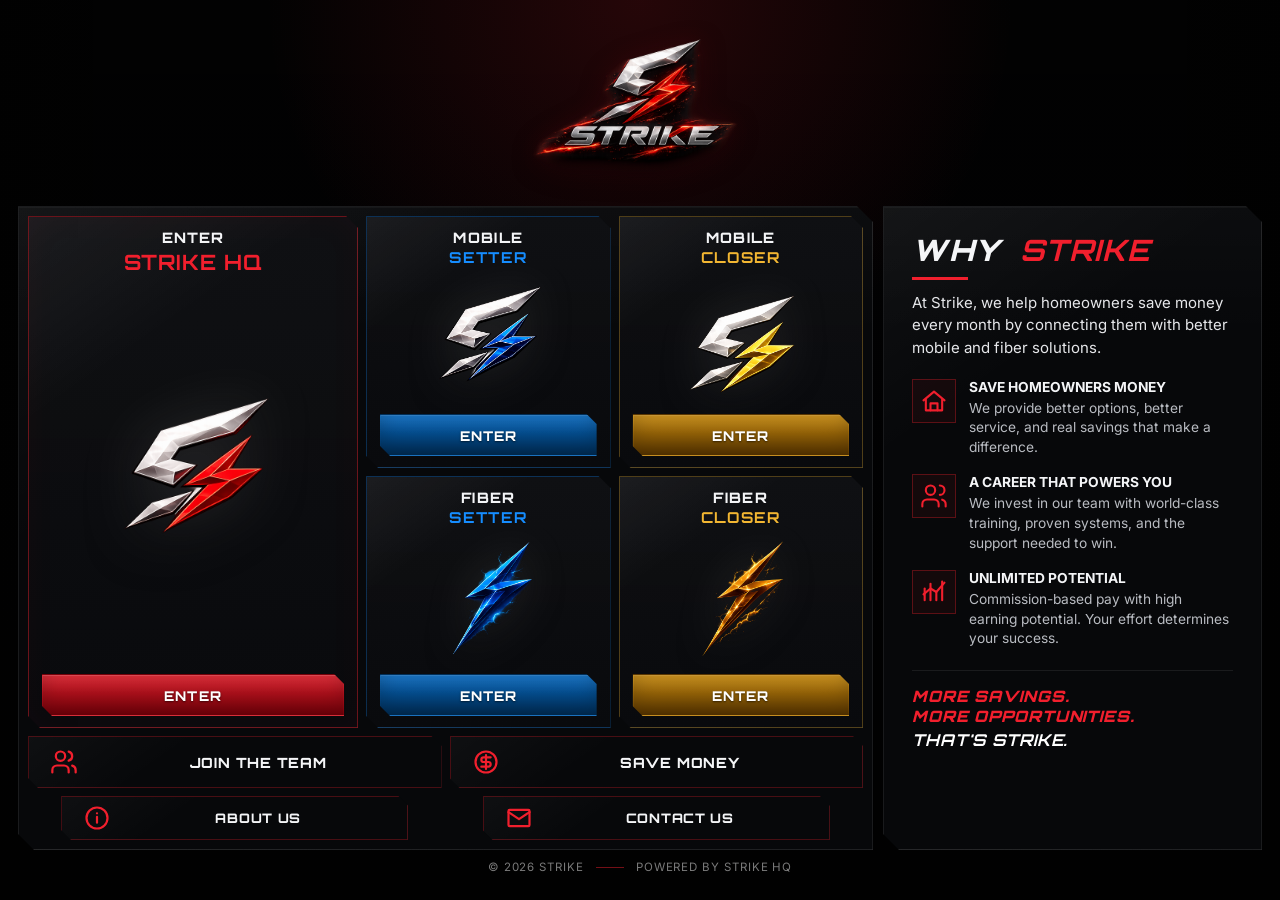
==== index.html @ 3e979b12 "Corrected image bug" ====
<!DOCTYPE html>
<html lang="en">
<head>
  <meta charset="UTF-8">
  <meta name="viewport" content="width=device-width, initial-scale=1.0">
  <meta name="description" content="Strike helps homeowners save money and gives sales professionals the tools, training, and opportunity to succeed.">
  <title>Strike</title>
  <link id="siteFavicon" rel="icon" type="image/png" sizes="32x32" href="assets/logo/favicon.png">
  <link rel="preconnect" href="https://fonts.googleapis.com">
  <link rel="preconnect" href="https://fonts.gstatic.com" crossorigin>
  <link href="https://fonts.googleapis.com/css2?family=Inter:wght@400;500;600;700;800;900&family=Orbitron:wght@600;700;800;900&display=swap" rel="stylesheet">
  <link rel="stylesheet" href="css/styles.css">
</head>
<body class="strike-portal">
  <div class="page-shell">
    <div class="background-overlay" aria-hidden="true"></div>

    <header class="hero">
      <img id="heroLogo" class="hero-logo" src="assets/logo/hero-logo.webp" alt="Strike">
    </header>

    <main class="landing-layout">
      <section class="portal-panel" aria-label="Strike destinations">
        <div class="portal-grid">
          <article class="portal-card portal-card--hq">
            <div class="portal-card__title">
              <span>Enter</span>
              <strong>Strike HQ</strong>
            </div>

            <img id="strikeHqIcon" class="portal-card__icon portal-card__icon--hq" src="assets/icons/s-bolt-red.webp" loading="lazy" alt="" aria-hidden="true">

            <a id="strikeHqLink" class="enter-button enter-button--red" href="#"
              target="_blank"
              rel="noopener noreferrer"
            >
              Enter
            </a>
          </article>

          <div class="role-grid">
            <article class="portal-card portal-card--blue">
              <h2 class="portal-card__role">
                <span>Mobile</span>
                <strong>Setter</strong>
              </h2>

              <img id="mobileSetterIcon" class="portal-card__icon" src="assets/icons/s-bolt-blue.webp" loading="lazy" alt="" aria-hidden="true">

              <a id="mobileSetterLink" class="enter-button enter-button--blue" href="#">
                Enter
              </a>
            </article>

            <article class="portal-card portal-card--gold">
              <h2 class="portal-card__role">
                <span>Mobile</span>
                <strong>Closer</strong>
              </h2>

              <img id="mobileCloserIcon" class="portal-card__icon" src="assets/icons/s-bolt-gold.webp" loading="lazy" alt="" aria-hidden="true">

              <a id="mobileCloserLink" class="enter-button enter-button--gold" href="#">
                Enter
              </a>
            </article>

            <article class="portal-card portal-card--blue">
              <h2 class="portal-card__role">
                <span>Fiber</span>
                <strong>Setter</strong>
              </h2>

              <img id="fiberSetterIcon" class="portal-card__icon" src="assets/icons/bolt-blue.webp" loading="lazy" alt="" aria-hidden="true">

              <a id="fiberSetterLink" class="enter-button enter-button--blue" href="#">
                Enter
              </a>
            </article>

            <article class="portal-card portal-card--gold">
              <h2 class="portal-card__role">
                <span>Fiber</span>
                <strong>Closer</strong>
              </h2>

              <img id="fiberCloserIcon" class="portal-card__icon" src="assets/icons/bolt-gold.webp" loading="lazy" alt="" aria-hidden="true">

              <a id="fiberCloserLink" class="enter-button enter-button--gold" href="#">
                Enter
              </a>
            </article>
          </div>
        </div>

        <nav class="action-grid" aria-label="Additional destinations">
          <a id="joinTeamLink" class="wide-action" href="#">
            <svg class="action-icon" viewBox="0 0 24 24" aria-hidden="true">
              <path d="M16 21v-2a4 4 0 0 0-4-4H6a4 4 0 0 0-4 4v2"/>
              <circle cx="9" cy="7" r="4"/>
              <path d="M22 21v-2a4 4 0 0 0-3-3.87"/>
              <path d="M16 3.13a4 4 0 0 1 0 7.75"/>
            </svg>
            <span>Join the Team</span>
          </a>

          <a id="saveMoneyLink" class="wide-action" href="#">
            <svg class="action-icon" viewBox="0 0 24 24" aria-hidden="true">
              <circle cx="12" cy="12" r="9"/>
              <path d="M16 8h-6a2 2 0 0 0 0 4h4a2 2 0 0 1 0 4H8"/>
              <path d="M12 6v12"/>
            </svg>
            <span>Save Money</span>
          </a>

          <a id="aboutLink" class="small-action" href="#">
            <svg class="action-icon" viewBox="0 0 24 24" aria-hidden="true">
              <circle cx="12" cy="12" r="9"/>
              <path d="M12 11v5"/>
              <path d="M12 8h.01"/>
            </svg>
            <span>About Us</span>
          </a>

          <a id="contactLink" class="small-action" href="#">
            <svg class="action-icon" viewBox="0 0 24 24" aria-hidden="true">
              <rect x="3" y="5" width="18" height="14" rx="1"/>
              <path d="m3 7 9 6 9-6"/>
            </svg>
            <span>Contact Us</span>
          </a>
        </nav>
      </section>

      <aside class="why-panel">
        <!-- WHY STRIKE COPY: edit the heading, intro, benefits, and tagline below. -->
        <div class="why-panel__header">
          <span>Why</span>
          <strong>Strike</strong>
        </div>

        <p class="why-panel__intro">
          At Strike, we help homeowners save money every month by connecting
          them with better mobile and fiber solutions.
        </p>

        <div class="benefit-list">
          <article class="benefit">
            <div class="benefit__icon" aria-hidden="true">
              <svg viewBox="0 0 24 24">
                <path d="M3 11.5 12 4l9 7.5"/>
                <path d="M5 10.5V20h14v-9.5"/>
                <path d="M9 20v-6h6v6"/>
              </svg>
            </div>
            <div>
              <h2>Save Homeowners Money</h2>
              <p>
                We provide better options, better service, and real savings
                that make a difference.
              </p>
            </div>
          </article>

          <article class="benefit">
            <div class="benefit__icon" aria-hidden="true">
              <svg viewBox="0 0 24 24">
                <circle cx="9" cy="7" r="4"/>
                <path d="M2 21v-2a4 4 0 0 1 4-4h6a4 4 0 0 1 4 4v2"/>
                <path d="M17 11a4 4 0 0 0 0-8"/>
                <path d="M22 21v-2a4 4 0 0 0-3-3.87"/>
              </svg>
            </div>
            <div>
              <h2>A Career That Powers You</h2>
              <p>
                We invest in our team with world-class training, proven systems,
                and the support needed to win.
              </p>
            </div>
          </article>

          <article class="benefit">
            <div class="benefit__icon" aria-hidden="true">
              <svg viewBox="0 0 24 24">
                <path d="M4 19V9"/>
                <path d="M9 19V5"/>
                <path d="M14 19v-7"/>
                <path d="M19 19V3"/>
                <path d="m3 14 6-5 5 3 7-8"/>
              </svg>
            </div>
            <div>
              <h2>Unlimited Potential</h2>
              <p>
                Commission-based pay with high earning potential.
                Your effort determines your success.
              </p>
            </div>
          </article>
        </div>

        <div class="why-panel__tagline">
          <span>More Savings.<br>More Opportunities.</span>
          <strong>That's Strike.</strong>
        </div>
      </aside>
    </main>

    <footer class="site-footer">
      <span>© <span id="current-year"></span> Strike</span>
      <span class="site-footer__divider" aria-hidden="true"></span>
      <span>Powered by Strike HQ</span>
    </footer>
  </div>

  <script src="js/config.js"></script>
  <script src="js/app.js"></script>
</body>
</html>
---- css/styles.css ----
:root {
  --background: #030304;
  --panel: rgba(8, 9, 11, 0.93);
  --panel-strong: rgba(11, 12, 15, 0.98);
  --border: rgba(255, 255, 255, 0.08);
  --text: #f4f5f7;
  --muted: #b9bcc2;
  --red: #f11f2d;
  --red-dark: #760009;
  --blue: #168dff;
  --gold: #f2b632;
  --transition-fast: 0.16s ease;
  --transition-standard: 0.18s ease;
  --asset-background: none;
}

* {
  box-sizing: border-box;
}

html {
  color-scheme: dark;
  scroll-behavior: smooth;
}

body {
  margin: 0;
  min-width: 320px;
  background: var(--background);
  color: var(--text);
  font-family: "Inter", ui-sans-serif, system-ui, -apple-system, BlinkMacSystemFont, "Segoe UI", sans-serif;
}

img {
  display: block;
  max-width: 100%;
}

a {
  color: inherit;
  text-decoration: none;
}

a:focus-visible {
  outline: 2px solid white;
  outline-offset: 4px;
}

.page-shell {
  position: relative;
  isolation: isolate;
  min-height: 100vh;
  overflow: hidden;
  padding: 24px;
  background:
    linear-gradient(rgba(0, 0, 0, 0.48), rgba(0, 0, 0, 0.74)),
    var(--asset-background) center / cover fixed no-repeat;
}

.background-overlay {
  position: absolute;
  inset: 0;
  z-index: -1;
  pointer-events: none;
  background:
    radial-gradient(circle at 50% 0%, rgba(241, 31, 45, 0.15), transparent 34%),
    linear-gradient(90deg, rgba(0, 0, 0, 0.42), transparent 18%, transparent 82%, rgba(0, 0, 0, 0.42));
}

.hero {
  width: min(760px, 100%);
  margin: 0 auto 4px;
}

.hero-logo {
  width: min(285px, 42vw);
  height: auto;
  margin: 0 auto;
  filter:
    drop-shadow(0 6px 12px rgba(0, 0, 0, 0.52))
    drop-shadow(0 0 10px rgba(241, 31, 45, 0.13));
}

.landing-layout {
  display: grid;
  grid-template-columns: minmax(0, 1.85fr) minmax(330px, 0.82fr);
  gap: 14px;
  width: min(1480px, 100%);
  margin: 0 auto;
}

.portal-panel,
.why-panel {
  position: relative;
  overflow: hidden;
  border: 1px solid var(--border);
  clip-path: polygon(0 0, calc(100% - 16px) 0, 100% 16px, 100% 100%, 16px 100%, 0 calc(100% - 16px));
  background:
    linear-gradient(145deg, rgba(255, 255, 255, 0.035), transparent 28%),
    linear-gradient(180deg, rgba(255, 255, 255, 0.018), transparent 20%),
    var(--panel);
  box-shadow:
    0 24px 70px rgba(0, 0, 0, 0.55),
    inset 0 1px 0 rgba(255, 255, 255, 0.035);
  backdrop-filter: blur(9px);
}

.portal-panel {
  padding: 12px;
}

.portal-grid {
  display: grid;
  grid-template-columns: minmax(280px, 0.93fr) minmax(0, 1.4fr);
  gap: 10px;
}

.role-grid {
  display: grid;
  grid-template-columns: repeat(2, minmax(0, 1fr));
  gap: 10px;
}

.portal-card {
  min-width: 0;
  position: relative;
  overflow: hidden;
  min-height: 250px;
  padding: 18px;
  border: 1px solid transparent;
  clip-path: polygon(0 0, calc(100% - 12px) 0, 100% 12px, 100% 100%, 12px 100%, 0 calc(100% - 12px));
  background:
    linear-gradient(145deg, rgba(255, 255, 255, 0.055), transparent 28%),
    linear-gradient(180deg, rgba(255,255,255,.018), rgba(0,0,0,.08)),
    var(--panel-strong);
  display: flex;
  flex-direction: column;
  align-items: center;
  justify-content: space-between;
  text-align: center;
  transition:
    transform 0.18s ease,
    border-color 0.18s ease,
    box-shadow 0.18s ease;
}

.portal-card--hq {
  min-height: 528px;
  border-color: rgba(241, 31, 45, 0.42);
  box-shadow:
    inset 0 0 34px rgba(241, 31, 45, 0.035),
    0 0 22px rgba(241, 31, 45, 0.055);
}

.portal-card--blue {
  border-color: rgba(22, 141, 255, 0.30);
}

.portal-card--gold {
  border-color: rgba(242, 182, 50, 0.30);
}

.portal-card__title,
.portal-card__role {
  margin: 0 0 16px;
  text-transform: uppercase;
  letter-spacing: 0.055em;
}

.portal-card__title span,
.portal-card__role span {
  display: block;
  font-size: clamp(1.05rem, 1.35vw, 1.5rem);
  font-weight: 800;
}

.portal-card__title strong {
  display: block;
  margin-top: 3px;
  color: var(--red);
  font-size: clamp(1.5rem, 2.3vw, 2.6rem);
}

.portal-card__role strong {
  display: block;
  margin-top: 2px;
  font-size: clamp(1.08rem, 1.35vw, 1.45rem);
}

.portal-card--blue .portal-card__role strong {
  color: var(--blue);
}

.portal-card--gold .portal-card__role strong {
  color: var(--gold);
}

.portal-card__icon {
  width: min(285px, 96%);
  height: 205px;
  object-fit: contain;
  margin: -4px auto 6px;
  filter:
    drop-shadow(0 0 22px rgba(255, 255, 255, 0.12))
    drop-shadow(0 9px 18px rgba(0, 0, 0, 0.38));
}

.portal-card__icon--hq {
  width: min(470px, 126%);
  height: 355px;
  margin: -18px auto -8px;
  object-fit: contain;
  filter:
    drop-shadow(0 0 28px rgba(255, 255, 255, 0.13))
    drop-shadow(0 12px 24px rgba(0, 0, 0, 0.42));
}

.enter-button {
  color: #ffffff;
  text-shadow: 0 1px 2px rgba(0, 0, 0, 0.55);
  display: flex;
  width: 100%;
  min-height: 56px;
  align-items: center;
  justify-content: center;
  padding: 0 18px;
  border: 1px solid transparent;
  clip-path: polygon(0 0, calc(100% - 10px) 0, 100% 10px, 100% 100%, 10px 100%, 0 calc(100% - 10px));
  text-align: center;
  text-transform: uppercase;
  letter-spacing: 0.08em;
  font-weight: 800;
  transition:
    filter 0.16s ease,
    transform 0.16s ease,
    box-shadow 0.16s ease;
}

.enter-button--red {
  background:
    linear-gradient(180deg, rgba(255,255,255,.08), transparent 45%),
    linear-gradient(#d51d29, var(--red-dark));
  box-shadow:
    0 0 18px rgba(241, 31, 45, 0.42),
    inset 0 1px 0 rgba(255, 255, 255, 0.14),
    inset 0 -10px 22px rgba(0,0,0,.18);
}

.enter-button--blue {
  background:
    linear-gradient(180deg, rgba(255,255,255,.08), transparent 45%),
    linear-gradient(#0867bb, #002d57);
  box-shadow:
    0 0 18px rgba(22, 141, 255, 0.38),
    inset 0 1px 0 rgba(255, 255, 255, 0.10),
    inset 0 -10px 22px rgba(0,0,0,.18);
}

.enter-button--gold {
  background:
    linear-gradient(180deg, rgba(255,255,255,.08), transparent 45%),
    linear-gradient(#c2860e, #5a3600);
  box-shadow:
    0 0 18px rgba(242, 182, 50, 0.36),
    inset 0 1px 0 rgba(255, 255, 255, 0.10),
    inset 0 -10px 22px rgba(0,0,0,.18);
}

.action-grid {
  display: grid;
  grid-template-columns: repeat(2, minmax(0, 1fr));
  gap: 10px;
  margin-top: 10px;
}

.wide-action,
.small-action {
  display: grid;
  grid-template-columns: 38px minmax(0, 1fr);
  align-items: center;
  gap: 13px;
  min-height: 74px;
  padding: 0 24px;
  border: 1px solid rgba(241, 31, 45, 0.28);
  clip-path: polygon(0 0, calc(100% - 10px) 0, 100% 10px, 100% 100%, 10px 100%, 0 calc(100% - 10px));
  background:
    linear-gradient(145deg, rgba(255,255,255,.03), transparent 35%),
    rgba(8, 9, 11, 0.96);
  text-align: center;
  text-transform: uppercase;
  letter-spacing: 0.055em;
  font-weight: 800;
  transition:
    transform 0.18s ease,
    border-color 0.18s ease,
    background 0.18s ease,
    box-shadow 0.18s ease;
}

.wide-action {
  font-size: clamp(1rem, 1.5vw, 1.45rem);
}

.small-action {
  min-height: 58px;
  margin-inline: 12%;
  padding-inline: 18px;
  font-size: 0.98rem;
}


.why-panel {
  padding: clamp(30px, 3.5vw, 54px);
}

.why-panel__header {
  margin-bottom: 20px;
  text-transform: uppercase;
  letter-spacing: 0.055em;
  font-size: clamp(2rem, 3.1vw, 3.25rem);
  font-style: italic;
  font-weight: 900;
}

.why-panel__header span {
  margin-right: 8px;
}

.why-panel__header strong {
  color: var(--red);
}

.why-panel__header::after {
  content: "";
  display: block;
  width: 72px;
  height: 3px;
  margin-top: 16px;
  background: var(--red);
}

.why-panel__intro {
  margin: 0 0 38px;
  color: #e6e7ea;
  font-size: clamp(1rem, 1.15vw, 1.15rem);
  line-height: 1.65;
}

.benefit-list {
  display: grid;
  gap: 30px;
}

.benefit {
  display: grid;
  grid-template-columns: 54px minmax(0, 1fr);
  gap: 18px;
}

.benefit__icon {
  display: grid;
  width: 54px;
  height: 54px;
  place-items: center;
  border: 1px solid rgba(241, 31, 45, 0.32);
  color: var(--red);
  background: rgba(241, 31, 45, 0.05);
  font-size: 1.65rem;
}

.benefit h2 {
  margin: 0 0 7px;
  text-transform: uppercase;
  font-size: 1rem;
}

.benefit p {
  margin: 0;
  color: var(--muted);
  line-height: 1.55;
}

.why-panel__tagline {
  display: grid;
  gap: 8px;
  margin-top: 36px;
  padding-top: 25px;
  border-top: 1px solid var(--border);
  text-transform: uppercase;
  letter-spacing: 0.055em;
  font-weight: 900;
  font-style: italic;
}

.why-panel__tagline span {
  color: var(--red);
  font-size: clamp(1.05rem, 1.35vw, 1.3rem);
}

.why-panel__tagline strong {
  color: white;
  font-size: clamp(1.1rem, 1.5vw, 1.4rem);
}

@media (hover: hover) and (pointer: fine) {
  .portal-card:hover {
    transform: translateY(-4px);
  }

  .portal-card--hq:hover {
    border-color: rgba(241, 31, 45, 0.62);
    box-shadow: 0 0 34px rgba(241, 31, 45, 0.18);
  }

  .portal-card--blue:hover {
    border-color: rgba(22, 141, 255, 0.62);
    box-shadow: 0 0 28px rgba(22, 141, 255, 0.16);
  }

  .portal-card--gold:hover {
    border-color: rgba(242, 182, 50, 0.62);
    box-shadow: 0 0 28px rgba(242, 182, 50, 0.16);
  }

  .enter-button:hover {
    filter: brightness(1.18);
    transform: translateY(-1px) scale(1.01);
  }

  .enter-button--red:hover {
    box-shadow: 0 0 24px rgba(241, 31, 45, 0.58);
  }

  .enter-button--blue:hover {
    box-shadow: 0 0 24px rgba(22, 141, 255, 0.52);
  }

  .enter-button--gold:hover {
    box-shadow: 0 0 24px rgba(242, 182, 50, 0.48);
  }

  .wide-action:hover,
  .small-action:hover {
    transform: translateY(-2px);
    border-color: rgba(241, 31, 45, 0.60);
    background: rgba(20, 7, 9, 0.96);
    box-shadow: 0 0 18px rgba(241, 31, 45, 0.15);
  }
}

@media (max-width: 1100px) {
  .landing-layout {
    grid-template-columns: 1fr;
  }
}

@media (max-width: 760px) {
  .page-shell {
    padding: 14px;
    background-attachment: scroll;
  }

  .portal-grid {
    grid-template-columns: 1fr;
  }

  .portal-card--hq {
    min-height: 455px;
  }

  .portal-card__icon--hq {
    height: 290px;
  }

  .role-grid {
    grid-template-columns: repeat(2, minmax(0, 1fr));
  }

  .portal-card {
    min-height: 250px;
    padding: 16px;
  }

  .portal-card__icon {
    width: min(220px, 88%);
    height: 158px;
  }

  .action-grid {
    grid-template-columns: 1fr;
  }

  .small-action {
    margin-inline: 0;
  }
}

@media (max-width: 500px) {
  .role-grid {
    grid-template-columns: 1fr;
  }

  .portal-card {
    min-height: 280px;
  }

  .portal-card--hq {
    min-height: 430px;
  }

  .hero-logo {
    width: min(500px, 88vw);
  }

  .why-panel {
    padding: 24px 20px;
  }

  .benefit {
    grid-template-columns: 44px minmax(0, 1fr);
    gap: 14px;
  }

  .benefit__icon {
    width: 44px;
    height: 44px;
  }
}

.js .reveal {
  opacity: 0;
  transform: translateY(12px);
}

.js .reveal.reveal--visible {
  opacity: 1;
  transform: translateY(0);
  transition:
    opacity 0.42s ease,
    transform 0.42s ease;
}

@media (prefers-reduced-motion: reduce) {
  *,
  *::before,
  *::after {
    scroll-behavior: auto !important;
    transition-duration: 0.01ms !important;
    animation-duration: 0.01ms !important;
  }
}


.portal-card::after,
.portal-panel::after,
.why-panel::after {
  content: "";
  position: absolute;
  inset: 0;
  pointer-events: none;
  opacity: 0.16;
  background-image:
    repeating-linear-gradient(
      115deg,
      rgba(255,255,255,.035) 0,
      rgba(255,255,255,.035) 1px,
      transparent 1px,
      transparent 10px
    );
  mix-blend-mode: soft-light;
}

.portal-card > *,
.portal-panel > *,
.why-panel > * {
  position: relative;
  z-index: 1;
}


/* Compact desktop pass: approximately 25% less vertical space. */
@media (min-width: 1101px) {
  .page-shell {
    padding: 12px 18px;
  }

  .landing-layout {
    gap: 10px;
    width: min(1380px, 100%);
  }

  .portal-panel {
    padding: 9px;
  }

  .portal-grid,
  .role-grid {
    gap: 8px;
  }

  .portal-card {
    min-height: 188px;
    padding: 11px 13px;
  }

  .portal-card--hq {
    min-height: 390px;
  }

  .portal-card__title,
  .portal-card__role {
    margin-bottom: 7px;
  }

  .portal-card__title span,
  .portal-card__role span {
    font-size: clamp(0.9rem, 1vw, 1.08rem);
  }

  .portal-card__title strong {
    font-size: clamp(1.2rem, 1.65vw, 1.8rem);
  }

  .portal-card__role strong {
    font-size: clamp(0.94rem, 1vw, 1.1rem);
  }

  .portal-card__icon {
    height: 142px;
    width: min(250px, 98%);
    margin: -5px auto 3px;
  }

  .portal-card__icon--hq {
    width: min(470px, 132%);
    height: 300px;
    margin: -26px auto -18px;
  }

  .enter-button {
    min-height: 42px;
    padding: 0 14px;
    font-size: 0.84rem;
  }

  .action-grid {
    gap: 8px;
    margin-top: 8px;
  }

  .wide-action,
  .small-action {
    min-height: 52px;
    padding: 0 16px;
    gap: 9px;
  }

  .wide-action {
    font-size: clamp(0.88rem, 1vw, 1.05rem);
  }

  .small-action {
    min-height: 44px;
    margin-inline: 8%;
    font-size: 0.82rem;
  }

  .icon-text {
    font-size: 1.35rem;
  }

  .why-panel {
    padding: 24px 28px;
  }

  .why-panel__header {
    margin-bottom: 12px;
    font-size: clamp(1.65rem, 2.3vw, 2.35rem);
  }

  .why-panel__header::after {
    width: 56px;
    margin-top: 9px;
  }

  .why-panel__intro {
    margin-bottom: 20px;
    font-size: 0.94rem;
    line-height: 1.48;
  }

  .benefit-list {
    gap: 17px;
  }

  .benefit {
    grid-template-columns: 44px minmax(0, 1fr);
    gap: 13px;
  }

  .benefit__icon {
    width: 44px;
    height: 44px;
    font-size: 1.3rem;
  }

  .benefit h2 {
    margin-bottom: 4px;
    font-size: 0.86rem;
  }

  .benefit p {
    font-size: 0.86rem;
    line-height: 1.42;
  }

  .why-panel__tagline {
    gap: 4px;
    margin-top: 21px;
    padding-top: 15px;
  }

  .why-panel__tagline span {
    font-size: 0.98rem;
  }

  .why-panel__tagline strong {
    font-size: 1.02rem;
  }
}


.portal-card__title,
.portal-card__role,
.enter-button,
.wide-action,
.small-action,
.why-panel__header,
.why-panel__tagline {
  font-family: "Orbitron", "Inter", ui-sans-serif, system-ui, sans-serif;
}

/* Reusable accent system for portal cards and buttons. */
.portal-card--hq {
  --card-accent: var(--red);
  --card-accent-rgb: 241, 31, 45;
}

.portal-card--blue {
  --card-accent: var(--blue);
  --card-accent-rgb: 22, 141, 255;
}

.portal-card--gold {
  --card-accent: var(--gold);
  --card-accent-rgb: 242, 182, 50;
}

.enter-button--red {
  --button-accent: var(--red);
  --button-glow-rgb: 241, 31, 45;
}

.enter-button--blue {
  --button-accent: var(--blue);
  --button-glow-rgb: 22, 141, 255;
}

.enter-button--gold {
  --button-accent: var(--gold);
  --button-glow-rgb: 242, 182, 50;
}

.action-icon {
  width: 28px;
  height: 28px;
  justify-self: center;
  fill: none;
  stroke: var(--red);
  stroke-width: 1.9;
  stroke-linecap: round;
  stroke-linejoin: round;
}

.benefit__icon svg {
  width: 28px;
  height: 28px;
  fill: none;
  stroke: var(--red);
  stroke-width: 1.8;
  stroke-linecap: round;
  stroke-linejoin: round;
}

.site-footer {
  display: flex;
  align-items: center;
  justify-content: center;
  gap: 12px;
  width: min(1480px, 100%);
  margin: 10px auto 0;
  color: rgba(255, 255, 255, 0.48);
  font-size: 0.72rem;
  letter-spacing: 0.08em;
  text-transform: uppercase;
}

.site-footer__divider {
  width: 28px;
  height: 1px;
  background: rgba(241, 31, 45, 0.48);
}

@media (max-width: 500px) {
  .site-footer {
    flex-wrap: wrap;
    gap: 7px;
    text-align: center;
  }
}
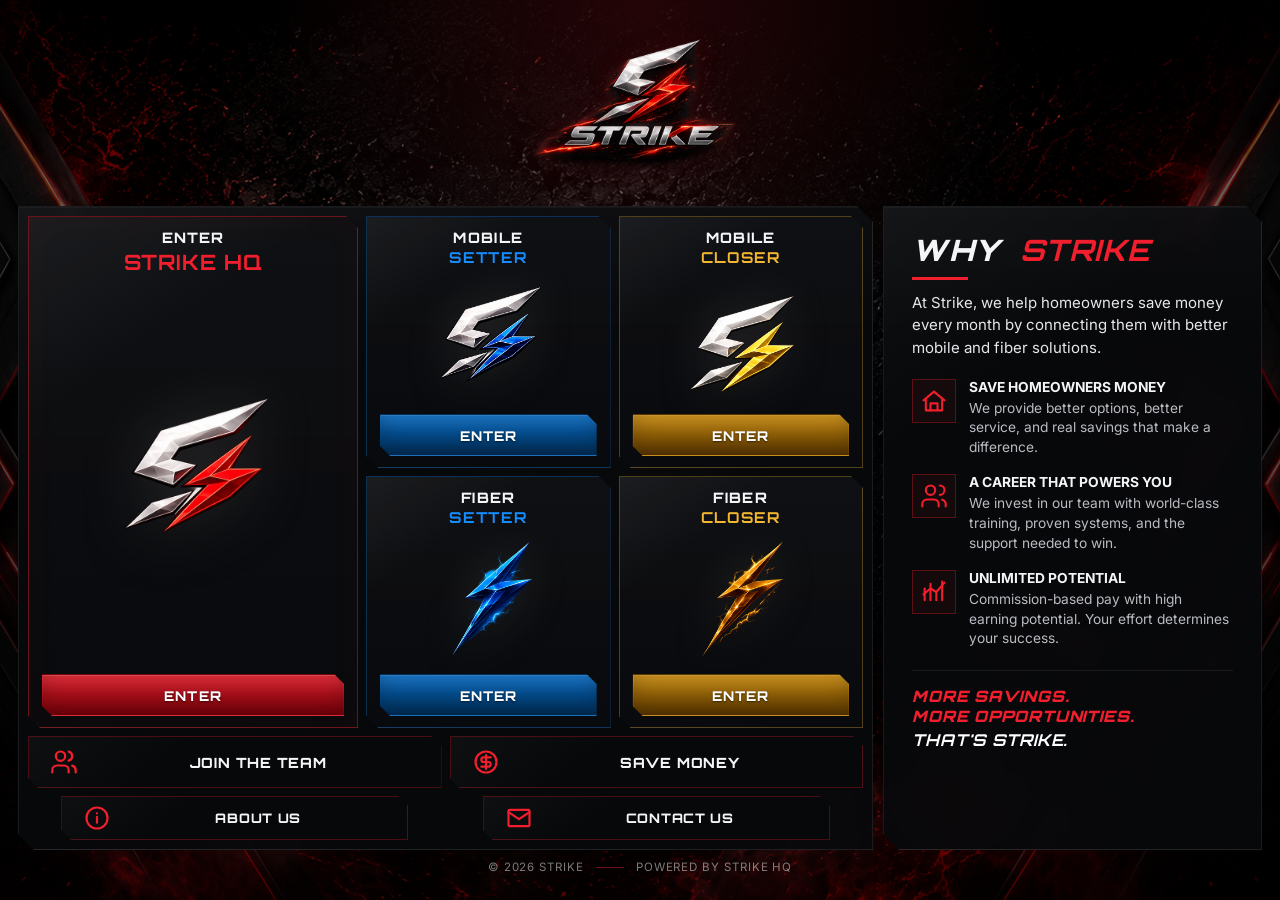
==== commit 0cc7f5a4: "Corrected background bug4 :(" ====
--- a/index.html
+++ b/index.html
@@ -9,7 +9,7 @@
   <link rel="preconnect" href="https://fonts.googleapis.com">
   <link rel="preconnect" href="https://fonts.gstatic.com" crossorigin>
   <link href="https://fonts.googleapis.com/css2?family=Inter:wght@400;500;600;700;800;900&family=Orbitron:wght@600;700;800;900&display=swap" rel="stylesheet">
-  <link rel="stylesheet" href="css/styles.css">
+<link rel="stylesheet" href="css/styles.css?v=4">
 </head>
 <body class="strike-portal">
   <div class="page-shell">
--- a/css/styles.css
+++ b/css/styles.css
@@ -11,7 +11,6 @@
   --gold: #f2b632;
   --transition-fast: 0.16s ease;
   --transition-standard: 0.18s ease;
-  --asset-background: none;
 }
 
 * {
@@ -19,13 +18,16 @@
 }
 
 html {
+  width: 100%;
   color-scheme: dark;
   scroll-behavior: smooth;
 }
 
 body {
+  width: 100%;
   margin: 0;
   min-width: 320px;
+  overflow-x: hidden;
   background: var(--background);
   color: var(--text);
   font-family: "Inter", ui-sans-serif, system-ui, -apple-system, BlinkMacSystemFont, "Segoe UI", sans-serif;
@@ -49,12 +51,24 @@
 .page-shell {
   position: relative;
   isolation: isolate;
+
+  width: 100%;
   min-height: 100vh;
+
   overflow: hidden;
   padding: 24px;
-  background:
-    linear-gradient(rgba(0, 0, 0, 0.48), rgba(0, 0, 0, 0.74)),
-    var(--asset-background) center / cover fixed no-repeat;
+
+  background-color: #030304;
+  background-image:
+    linear-gradient(
+      rgba(0, 0, 0, 0.38),
+      rgba(0, 0, 0, 0.58)
+    ),
+    url("https://saratoga-strike.github.io/strike-hq/assets/backgrounds/background.webp");
+
+  background-position: center center;
+  background-size: cover;
+  background-repeat: no-repeat;
 }
 
 .background-overlay {
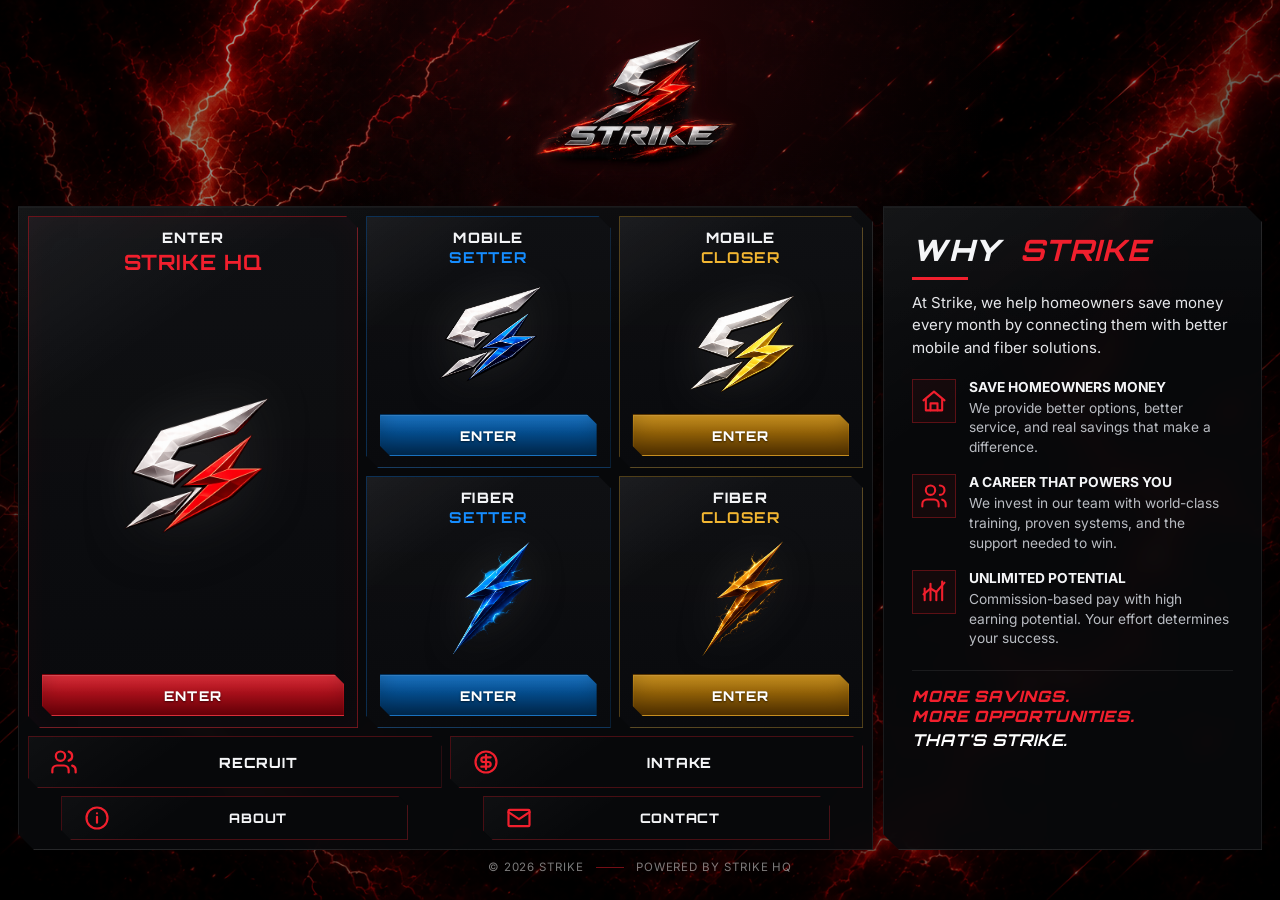
==== commit b7679c3e: "Corrected naming on homepage and updated email" ====
--- a/index.html
+++ b/index.html
@@ -5,18 +5,18 @@
   <meta name="viewport" content="width=device-width, initial-scale=1.0">
   <meta name="description" content="Strike helps homeowners save money and gives sales professionals the tools, training, and opportunity to succeed.">
   <title>Strike</title>
-  <link id="siteFavicon" rel="icon" type="image/png" sizes="32x32" href="assets/logo/favicon.png">
+  <link id="siteFavicon" rel="icon" type="image/png" sizes="32x32" href="https://saratoga-strike.github.io/strike-hq/assets/logo/favicon.png">
   <link rel="preconnect" href="https://fonts.googleapis.com">
   <link rel="preconnect" href="https://fonts.gstatic.com" crossorigin>
   <link href="https://fonts.googleapis.com/css2?family=Inter:wght@400;500;600;700;800;900&family=Orbitron:wght@600;700;800;900&display=swap" rel="stylesheet">
-<link rel="stylesheet" href="css/styles.css?v=4">
+  <link rel="stylesheet" href="https://saratoga-strike.github.io/strike-hq/css/styles.css">
 </head>
 <body class="strike-portal">
   <div class="page-shell">
     <div class="background-overlay" aria-hidden="true"></div>
 
     <header class="hero">
-      <img id="heroLogo" class="hero-logo" src="assets/logo/hero-logo.webp" alt="Strike">
+      <img id="heroLogo" class="hero-logo" src="https://saratoga-strike.github.io/strike-hq/assets/logo/hero-logo.webp" alt="Strike">
     </header>
 
     <main class="landing-layout">
@@ -28,7 +28,7 @@
               <strong>Strike HQ</strong>
             </div>
 
-            <img id="strikeHqIcon" class="portal-card__icon portal-card__icon--hq" src="assets/icons/s-bolt-red.webp" loading="lazy" alt="" aria-hidden="true">
+            <img id="strikeHqIcon" class="portal-card__icon portal-card__icon--hq" src="https://saratoga-strike.github.io/strike-hq/assets/icons/s-bolt-red.webp" loading="lazy" alt="" aria-hidden="true">
 
             <a id="strikeHqLink" class="enter-button enter-button--red" href="#"
               target="_blank"
@@ -45,7 +45,7 @@
                 <strong>Setter</strong>
               </h2>
 
-              <img id="mobileSetterIcon" class="portal-card__icon" src="assets/icons/s-bolt-blue.webp" loading="lazy" alt="" aria-hidden="true">
+              <img id="mobileSetterIcon" class="portal-card__icon" src="https://saratoga-strike.github.io/strike-hq/assets/icons/s-bolt-blue.webp" loading="lazy" alt="" aria-hidden="true">
 
               <a id="mobileSetterLink" class="enter-button enter-button--blue" href="#">
                 Enter
@@ -58,7 +58,7 @@
                 <strong>Closer</strong>
               </h2>
 
-              <img id="mobileCloserIcon" class="portal-card__icon" src="assets/icons/s-bolt-gold.webp" loading="lazy" alt="" aria-hidden="true">
+              <img id="mobileCloserIcon" class="portal-card__icon" src="https://saratoga-strike.github.io/strike-hq/assets/icons/s-bolt-gold.webp" loading="lazy" alt="" aria-hidden="true">
 
               <a id="mobileCloserLink" class="enter-button enter-button--gold" href="#">
                 Enter
@@ -71,7 +71,7 @@
                 <strong>Setter</strong>
               </h2>
 
-              <img id="fiberSetterIcon" class="portal-card__icon" src="assets/icons/bolt-blue.webp" loading="lazy" alt="" aria-hidden="true">
+              <img id="fiberSetterIcon" class="portal-card__icon" src="https://saratoga-strike.github.io/strike-hq/assets/icons/bolt-blue.webp" loading="lazy" alt="" aria-hidden="true">
 
               <a id="fiberSetterLink" class="enter-button enter-button--blue" href="#">
                 Enter
@@ -84,7 +84,7 @@
                 <strong>Closer</strong>
               </h2>
 
-              <img id="fiberCloserIcon" class="portal-card__icon" src="assets/icons/bolt-gold.webp" loading="lazy" alt="" aria-hidden="true">
+              <img id="fiberCloserIcon" class="portal-card__icon" src="https://saratoga-strike.github.io/strike-hq/assets/icons/bolt-gold.webp" loading="lazy" alt="" aria-hidden="true">
 
               <a id="fiberCloserLink" class="enter-button enter-button--gold" href="#">
                 Enter
@@ -101,7 +101,7 @@
               <path d="M22 21v-2a4 4 0 0 0-3-3.87"/>
               <path d="M16 3.13a4 4 0 0 1 0 7.75"/>
             </svg>
-            <span>Join the Team</span>
+            <span>Recruit</span>
           </a>
 
           <a id="saveMoneyLink" class="wide-action" href="#">
@@ -110,7 +110,7 @@
               <path d="M16 8h-6a2 2 0 0 0 0 4h4a2 2 0 0 1 0 4H8"/>
               <path d="M12 6v12"/>
             </svg>
-            <span>Save Money</span>
+            <span>Intake</span>
           </a>
 
           <a id="aboutLink" class="small-action" href="#">
@@ -119,7 +119,7 @@
               <path d="M12 11v5"/>
               <path d="M12 8h.01"/>
             </svg>
-            <span>About Us</span>
+            <span>About</span>
           </a>
 
           <a id="contactLink" class="small-action" href="#">
@@ -127,7 +127,7 @@
               <rect x="3" y="5" width="18" height="14" rx="1"/>
               <path d="m3 7 9 6 9-6"/>
             </svg>
-            <span>Contact Us</span>
+            <span>Contact</span>
           </a>
         </nav>
       </section>
@@ -214,7 +214,7 @@
     </footer>
   </div>
 
-  <script src="js/config.js"></script>
-  <script src="js/app.js"></script>
+  <script src="https://saratoga-strike.github.io/strike-hq/js/config.js"></script>
+  <script src="https://saratoga-strike.github.io/strike-hq/js/app.js"></script>
 </body>
 </html>
